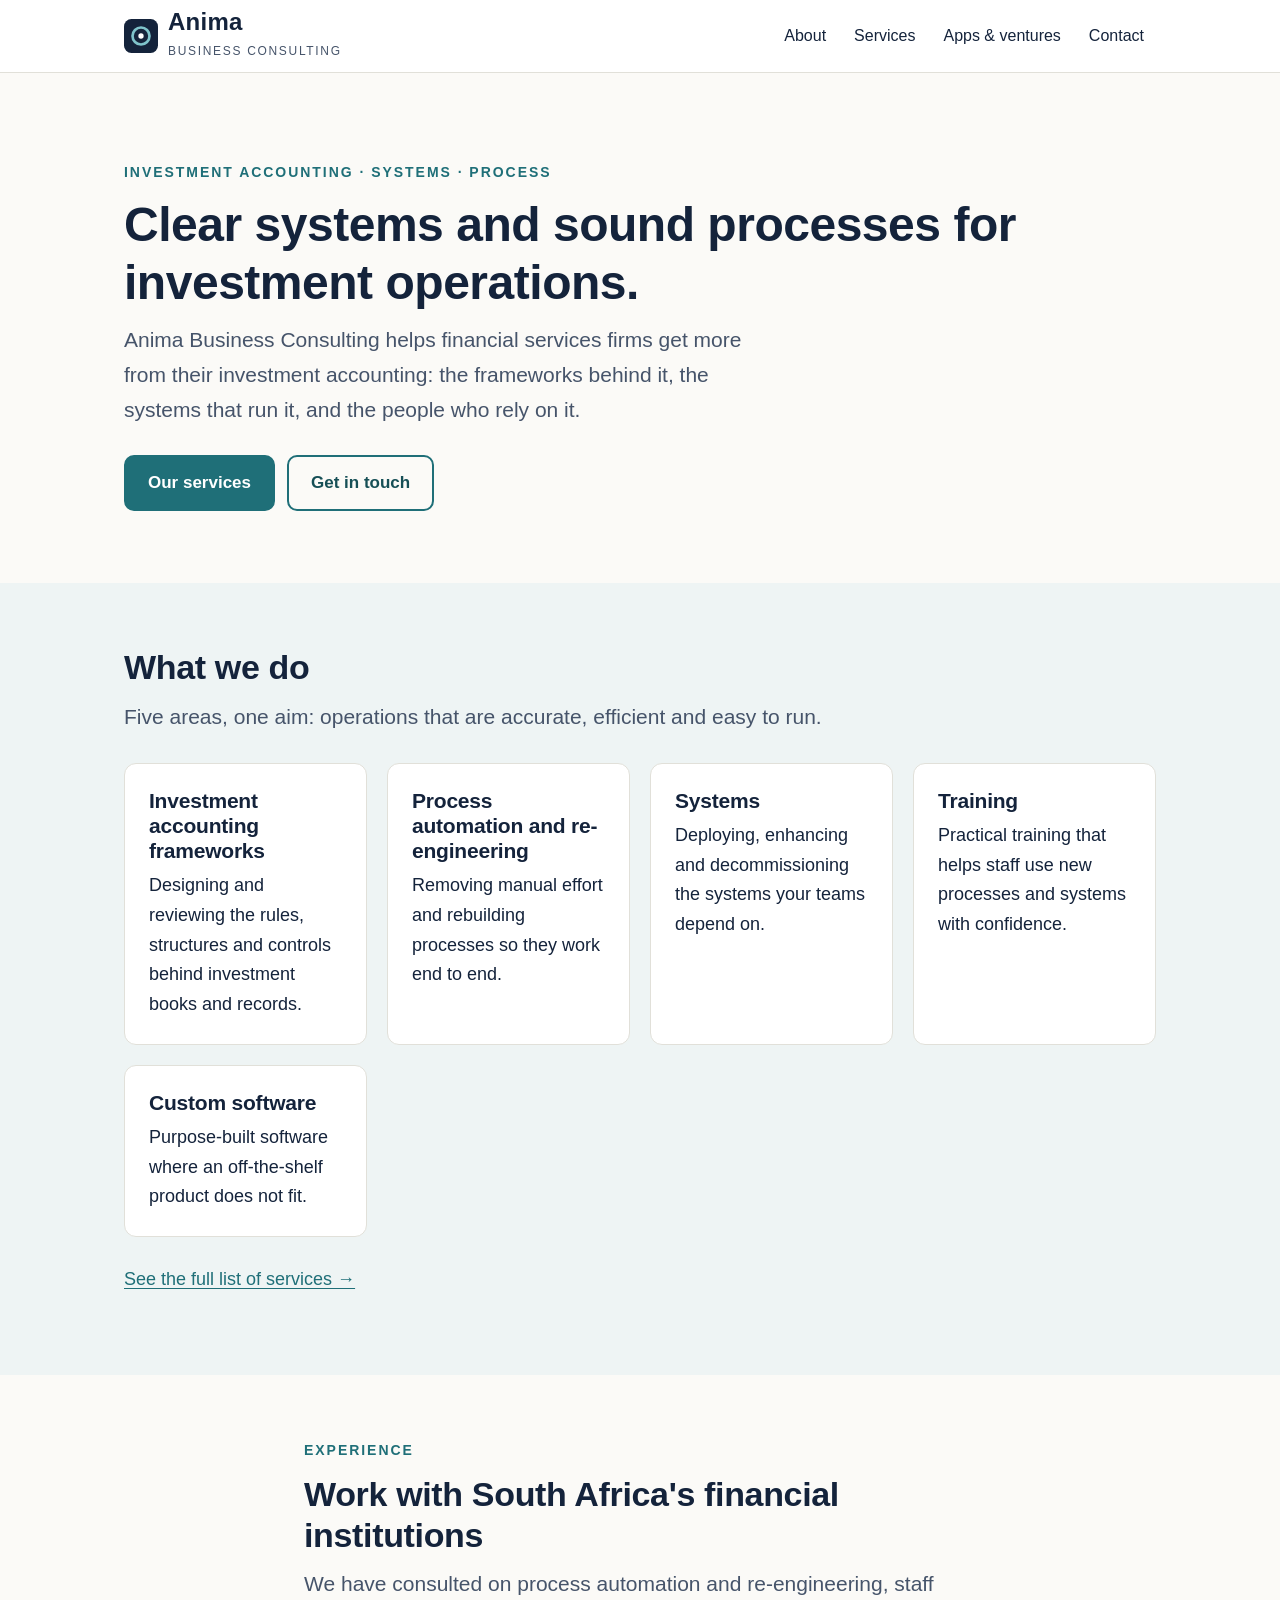
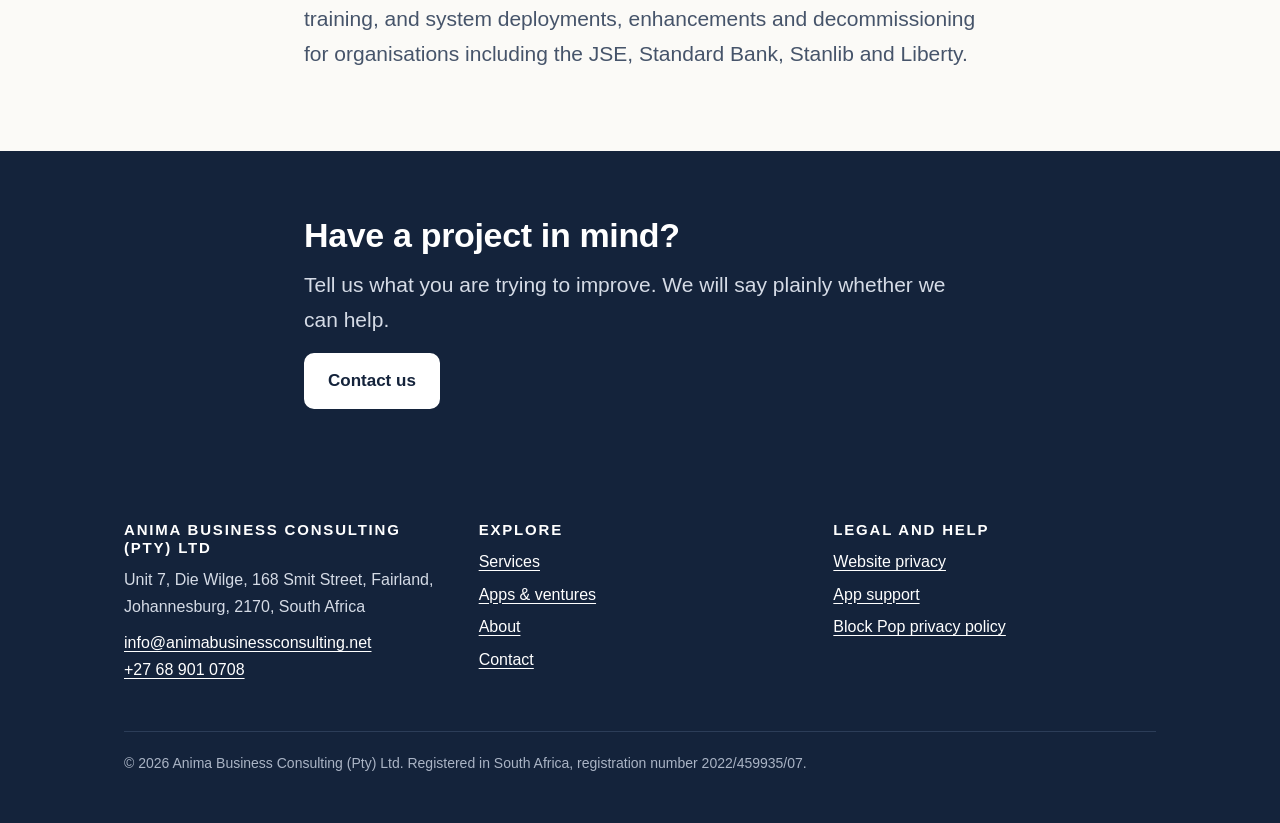
==== index.html @ ad932e0e "Add home, about, services and contact pages Co-Authored-By: Claude Sonnet 5.5 <noreply@anthropic.com" ====
<!doctype html>
<html lang="en-ZA">
<head>
<meta charset="utf-8">
<meta name="viewport" content="width=device-width, initial-scale=1">
<title>Anima Business Consulting | Investment accounting, systems and process | Anima Business Consulting</title>
<meta name="description" content="Anima Business Consulting helps financial services firms with investment accounting frameworks, systems, process re-engineering, training and custom software.">
<link rel="icon" href="/assets/favicon.svg" type="image/svg+xml">
<link rel="stylesheet" href="/assets/style.css">
</head>
<body>
<a class="skip" href="#main">Skip to content</a>
<header class="site-header">
  <div class="wrap bar">
    <a class="brand" href="/" aria-label="Anima Business Consulting, home">
      <svg viewBox="0 0 64 64" aria-hidden="true"><rect width="64" height="64" rx="14" fill="#14233b"/><circle cx="32" cy="32" r="16" fill="none" stroke="#7fc4cb" stroke-width="5"/><circle cx="32" cy="32" r="5" fill="#fff"/></svg>
      <span><span class="name">Anima</span><span class="sub">Business Consulting</span></span>
    </a>
    <button class="nav-toggle" type="button" aria-expanded="false" aria-controls="site-nav">Menu</button>
    <nav id="site-nav" aria-label="Main">
        <a href="/about/">About</a>
        <a href="/services/">Services</a>
        <a href="/products/">Apps &amp; ventures</a>
        <a href="/contact/">Contact</a>
    </nav>
  </div>
</header>
<main id="main">
<section class="hero">
  <div class="wrap">
    <p class="eyebrow">Investment accounting &middot; Systems &middot; Process</p>
    <h1>Clear systems and sound processes for investment operations.</h1>
    <p class="lead">Anima Business Consulting helps financial services firms get more from their investment accounting: the frameworks behind it, the systems that run it, and the people who rely on it.</p>
    <div class="actions">
      <a class="btn" href="/services/">Our services</a>
      <a class="btn ghost" href="/contact/">Get in touch</a>
    </div>
  </div>
</section>

<section class="band">
  <div class="wrap">
    <h2>What we do</h2>
    <p class="lead" style="margin-bottom:28px">Five areas, one aim: operations that are accurate, efficient and easy to run.</p>
    <div class="grid">
      <div class="card"><h3>Investment accounting frameworks</h3><p>Designing and reviewing the rules, structures and controls behind investment books and records.</p></div>
      <div class="card"><h3>Process automation and re-engineering</h3><p>Removing manual effort and rebuilding processes so they work end to end.</p></div>
      <div class="card"><h3>Systems</h3><p>Deploying, enhancing and decommissioning the systems your teams depend on.</p></div>
      <div class="card"><h3>Training</h3><p>Practical training that helps staff use new processes and systems with confidence.</p></div>
      <div class="card"><h3>Custom software</h3><p>Purpose-built software where an off-the-shelf product does not fit.</p></div>
    </div>
    <p style="margin-top:28px"><a class="more" href="/services/">See the full list of services &rarr;</a></p>
  </div>
</section>

<section>
  <div class="wrap narrow">
    <p class="eyebrow">Experience</p>
    <h2>Work with South Africa's financial institutions</h2>
    <p class="lead">We have consulted on process automation and re-engineering, staff training, and system deployments, enhancements and decommissioning for organisations including the JSE, Standard Bank, Stanlib and Liberty.</p>
  </div>
</section>

<section class="band-dark">
  <div class="wrap narrow">
    <h2>Have a project in mind?</h2>
    <p class="lead">Tell us what you are trying to improve. We will say plainly whether we can help.</p>
    <a class="btn" href="/contact/">Contact us</a>
  </div>
</section>
</main>
<footer class="site-footer">
  <div class="wrap">
    <div class="foot">
      <div>
        <h3>Anima Business Consulting (Pty) Ltd</h3>
        <address>Unit 7, Die Wilge, 168 Smit Street, Fairland, Johannesburg, 2170, South Africa</address>
        <p style="margin-top:10px"><a href="mailto:info@animabusinessconsulting.net">info@animabusinessconsulting.net</a><br><a href="tel:+27689010708">+27 68 901 0708</a></p>
      </div>
      <div>
        <h3>Explore</h3>
        <ul>
          <li><a href="/services/">Services</a></li>
          <li><a href="/products/">Apps &amp; ventures</a></li>
          <li><a href="/about/">About</a></li>
          <li><a href="/contact/">Contact</a></li>
        </ul>
      </div>
      <div>
        <h3>Legal and help</h3>
        <ul>
          <li><a href="/privacy/">Website privacy</a></li>
          <li><a href="/support/">App support</a></li>
          <li><a href="/apps/block-pop/privacy/">Block Pop privacy policy</a></li>
        </ul>
      </div>
    </div>
    <p class="legal">&copy; 2026 Anima Business Consulting (Pty) Ltd. Registered in South Africa, registration number 2022/459935/07.</p>
  </div>
</footer>
<script src="/assets/site.js"></script>
</body>
</html>
---- assets/style.css ----
/* Anima Business Consulting: shared styles. No dependencies, system fonts only. */

:root {
  --ink: #14233b;
  --ink-soft: #46546a;
  --bg: #fbfaf7;
  --surface: #ffffff;
  --tint: #eef4f4;
  --line: #e1e0d9;
  --accent: #1f6f78;
  --accent-dark: #164f56;
  --radius: 12px;
  --wrap: 1080px;
  --font: -apple-system, BlinkMacSystemFont, "Segoe UI", Roboto, "Helvetica Neue", Arial, sans-serif;
}

*, *::before, *::after { box-sizing: border-box; }

html { -webkit-text-size-adjust: 100%; }

body {
  margin: 0;
  font: 18px/1.65 var(--font);
  color: var(--ink);
  background: var(--bg);
}

img, svg { max-width: 100%; height: auto; }

a { color: var(--accent); text-underline-offset: 3px; }
a:hover { color: var(--accent-dark); }

:focus-visible { outline: 3px solid var(--accent); outline-offset: 3px; border-radius: 4px; }

.wrap { max-width: var(--wrap); margin: 0 auto; padding: 0 24px; }
.narrow { max-width: 720px; }

.skip { position: absolute; left: -999px; top: 8px; background: var(--ink); color: #fff; padding: 8px 14px; border-radius: 6px; z-index: 10; }
.skip:focus { left: 8px; }

/* Header */
.site-header { background: var(--surface); border-bottom: 1px solid var(--line); }
.bar { display: flex; align-items: center; justify-content: space-between; gap: 16px; min-height: 72px; flex-wrap: wrap; }

.brand { display: flex; align-items: center; gap: 10px; text-decoration: none; color: var(--ink); }
.brand svg { width: 34px; height: 34px; flex: none; }
.brand .name { font-size: 24px; font-weight: 700; letter-spacing: 0.01em; line-height: 1; }
.brand .sub { display: block; font-size: 12px; font-weight: 500; letter-spacing: 0.14em; text-transform: uppercase; color: var(--ink-soft); margin-top: 3px; }

nav { display: flex; align-items: center; gap: 4px; flex-wrap: wrap; }
nav a { color: var(--ink); text-decoration: none; padding: 8px 12px; border-radius: 8px; font-size: 16px; font-weight: 500; }
nav a:hover { background: var(--tint); color: var(--ink); }
nav a[aria-current="page"] { color: var(--accent-dark); background: var(--tint); }

.nav-toggle { display: none; font: inherit; font-size: 16px; font-weight: 600; color: var(--ink); background: var(--surface); border: 1px solid var(--line); border-radius: 8px; padding: 8px 14px; cursor: pointer; }

@media (max-width: 760px) {
  .js .nav-toggle { display: inline-block; }
  .js nav { display: none; width: 100%; flex-direction: column; align-items: stretch; padding-bottom: 12px; }
  .js nav.open { display: flex; }
  .js nav a { padding: 12px; }
}

/* Typography and sections */
h1, h2, h3 { line-height: 1.2; letter-spacing: -0.01em; margin: 0 0 12px; }
h1 { font-size: clamp(32px, 5vw, 48px); }
h2 { font-size: clamp(26px, 3.4vw, 34px); }
h3 { font-size: 21px; }
p { margin: 0 0 16px; }

.eyebrow { font-size: 14px; font-weight: 600; letter-spacing: 0.14em; text-transform: uppercase; color: var(--accent); margin-bottom: 12px; }
.lead { font-size: 21px; color: var(--ink-soft); }

section { padding: 64px 0; }
.band { background: var(--tint); }
.band-dark { background: var(--ink); color: #fff; }
.band-dark h2, .band-dark h3 { color: #fff; }
.band-dark .lead, .band-dark p { color: #d5dbe6; }

.hero { padding: 88px 0 72px; }
.hero .lead { max-width: 640px; margin-bottom: 28px; }

.page-head { padding: 64px 0 24px; }
.page-head .lead { margin-bottom: 0; }

/* Buttons */
.btn { display: inline-block; font: inherit; font-weight: 600; font-size: 17px; text-decoration: none; padding: 12px 22px; border-radius: 10px; border: 2px solid var(--accent); background: var(--accent); color: #fff; }
.btn:hover { background: var(--accent-dark); border-color: var(--accent-dark); color: #fff; }
.btn.ghost { background: transparent; color: var(--accent-dark); }
.btn.ghost:hover { background: var(--tint); color: var(--accent-dark); }
.band-dark .btn { background: #fff; border-color: #fff; color: var(--ink); }
.band-dark .btn:hover { background: var(--tint); border-color: var(--tint); color: var(--ink); }
.actions { display: flex; gap: 12px; flex-wrap: wrap; }

/* Cards and grids */
.grid { display: grid; gap: 20px; grid-template-columns: repeat(auto-fit, minmax(240px, 1fr)); }
.card { background: var(--surface); border: 1px solid var(--line); border-radius: var(--radius); padding: 24px; }
.card h3 { margin-bottom: 8px; }
.card p:last-child { margin-bottom: 0; }
.card .tag { display: inline-block; font-size: 13px; font-weight: 600; letter-spacing: 0.04em; color: var(--accent-dark); background: var(--tint); border-radius: 999px; padding: 3px 12px; margin-bottom: 12px; }
.card .more { font-weight: 600; }

.service { padding: 28px 0; border-top: 1px solid var(--line); }
.service:first-of-type { border-top: 0; }
.service ul { margin: 0 0 8px; padding-left: 22px; color: var(--ink-soft); }
.service li { margin-bottom: 4px; }

.steps { counter-reset: step; display: grid; gap: 20px; grid-template-columns: repeat(auto-fit, minmax(220px, 1fr)); padding: 0; list-style: none; margin: 0; }
.steps li { counter-increment: step; background: var(--surface); border: 1px solid var(--line); border-radius: var(--radius); padding: 24px; }
.steps li::before { content: counter(step); display: inline-flex; align-items: center; justify-content: center; width: 34px; height: 34px; border-radius: 50%; background: var(--accent); color: #fff; font-weight: 700; margin-bottom: 10px; }
.steps strong { display: block; font-size: 19px; margin-bottom: 4px; }

.facts { width: 100%; border-collapse: collapse; background: var(--surface); border: 1px solid var(--line); border-radius: var(--radius); overflow: hidden; }
.facts th, .facts td { text-align: left; padding: 14px 18px; border-bottom: 1px solid var(--line); vertical-align: top; }
.facts tr:last-child th, .facts tr:last-child td { border-bottom: 0; }
.facts th { width: 38%; font-weight: 600; color: var(--ink-soft); }

/* Long-form text (policies, support) */
.prose h2 { font-size: 24px; margin-top: 36px; }
.prose ul { padding-left: 22px; }
.prose li { margin-bottom: 6px; }
.updated { color: var(--ink-soft); font-size: 16px; }

/* Footer */
.site-footer { background: var(--ink); color: #d5dbe6; padding: 48px 0 32px; font-size: 16px; }
.site-footer a { color: #fff; }
.foot { display: grid; gap: 32px; grid-template-columns: repeat(auto-fit, minmax(240px, 1fr)); }
.site-footer h3 { font-size: 15px; letter-spacing: 0.12em; text-transform: uppercase; color: #fff; margin-bottom: 10px; }
.site-footer ul { list-style: none; margin: 0; padding: 0; }
.site-footer li { margin-bottom: 6px; }
.site-footer address { font-style: normal; }
.legal { border-top: 1px solid #2c3d58; margin-top: 32px; padding-top: 20px; font-size: 14px; color: #aab4c5; }

@media (max-width: 600px) {
  body { font-size: 17px; }
  section { padding: 48px 0; }
  .hero { padding: 56px 0 48px; }
  .facts th, .facts td { display: block; width: 100%; }
  .facts th { padding-bottom: 0; border-bottom: 0; }
}

@media (prefers-reduced-motion: no-preference) {
  .btn, nav a { transition: background-color 0.15s ease, color 0.15s ease; }
}

@media print {
  .site-header nav, .nav-toggle, .site-footer { display: none; }
  body { background: #fff; }
}
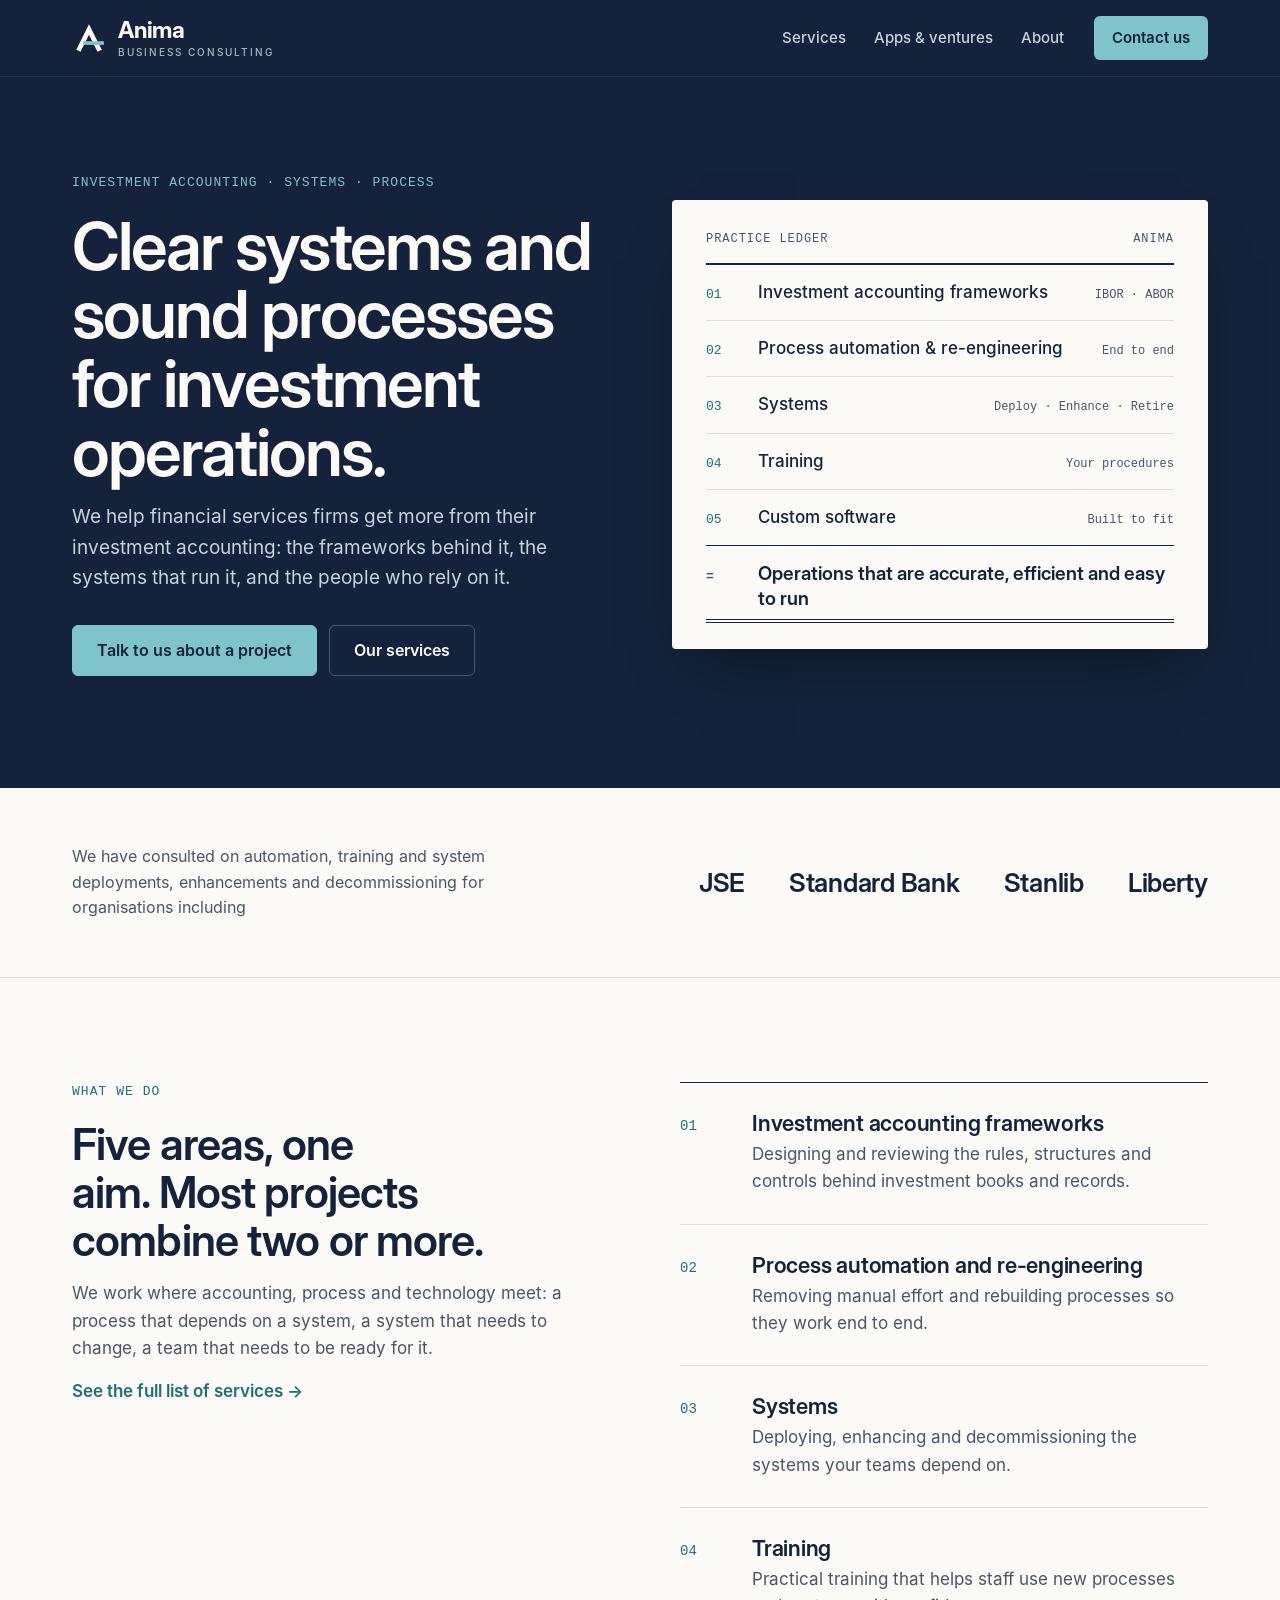
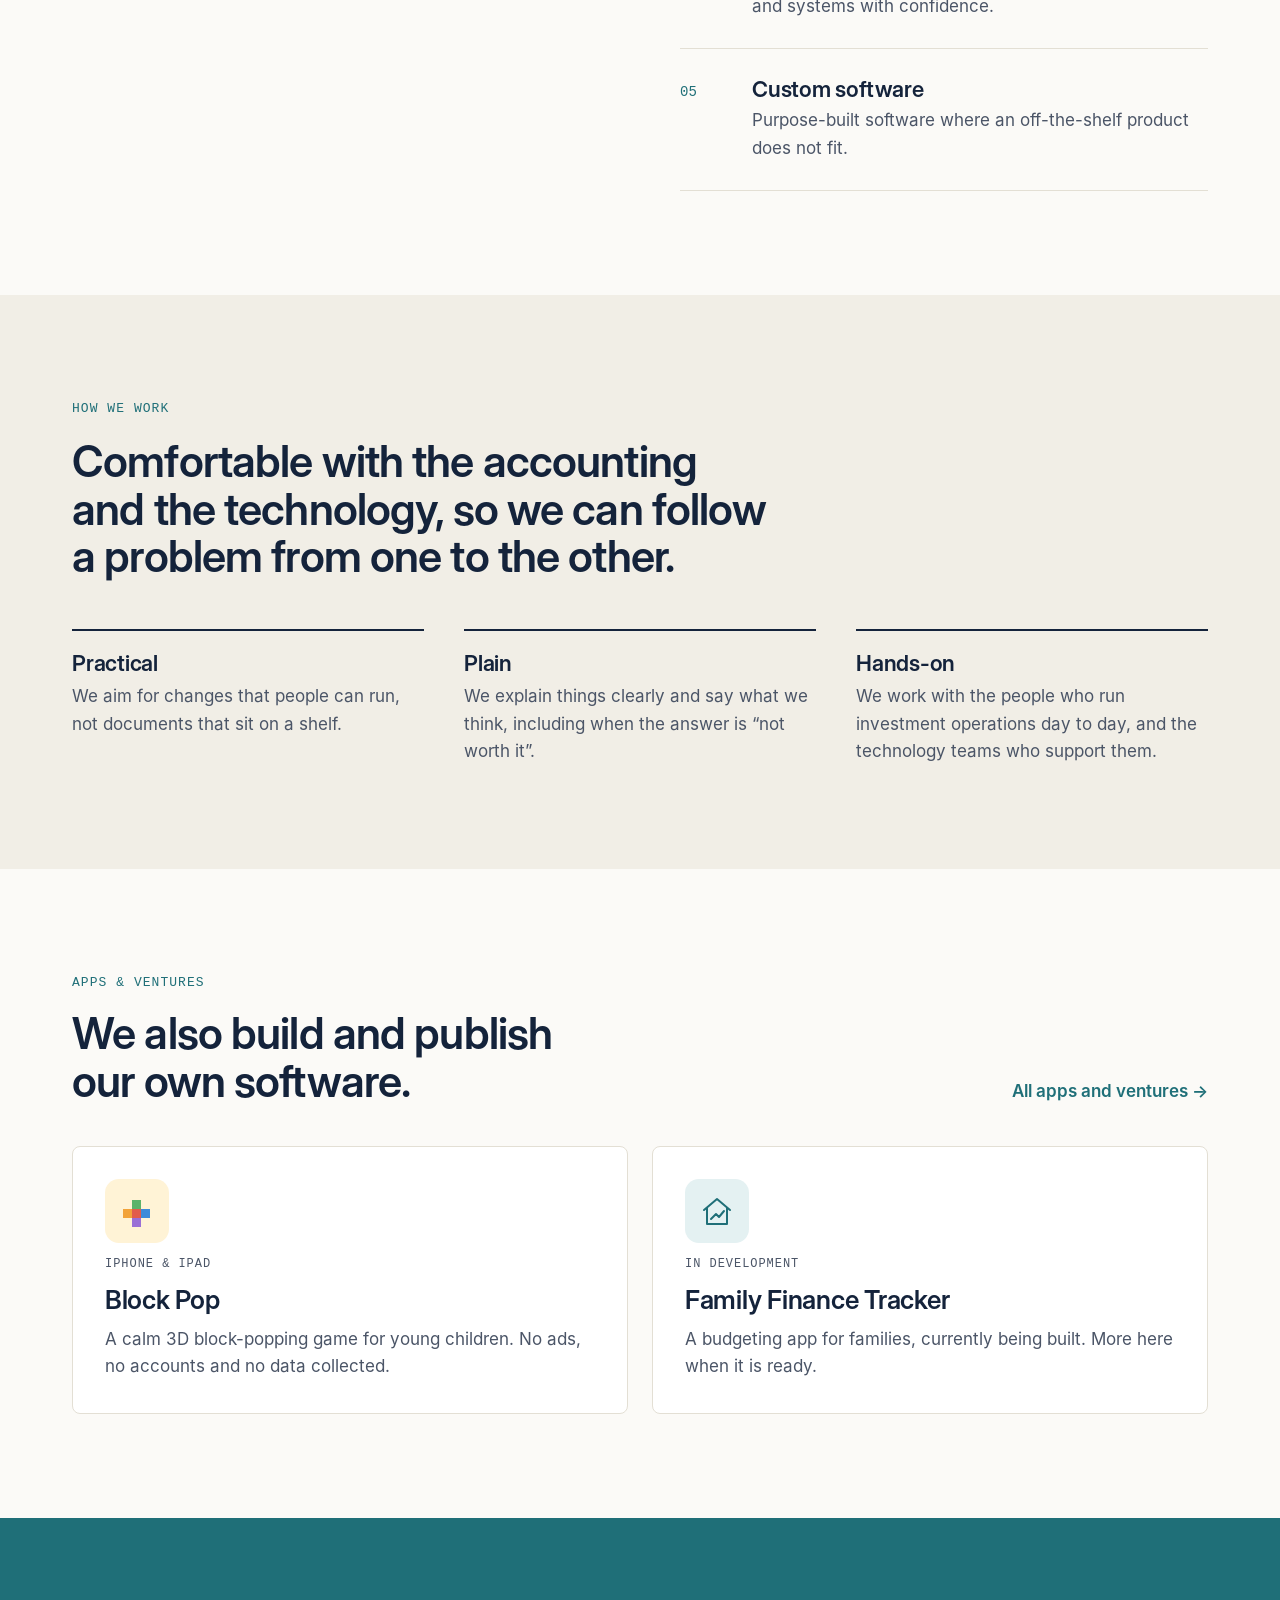
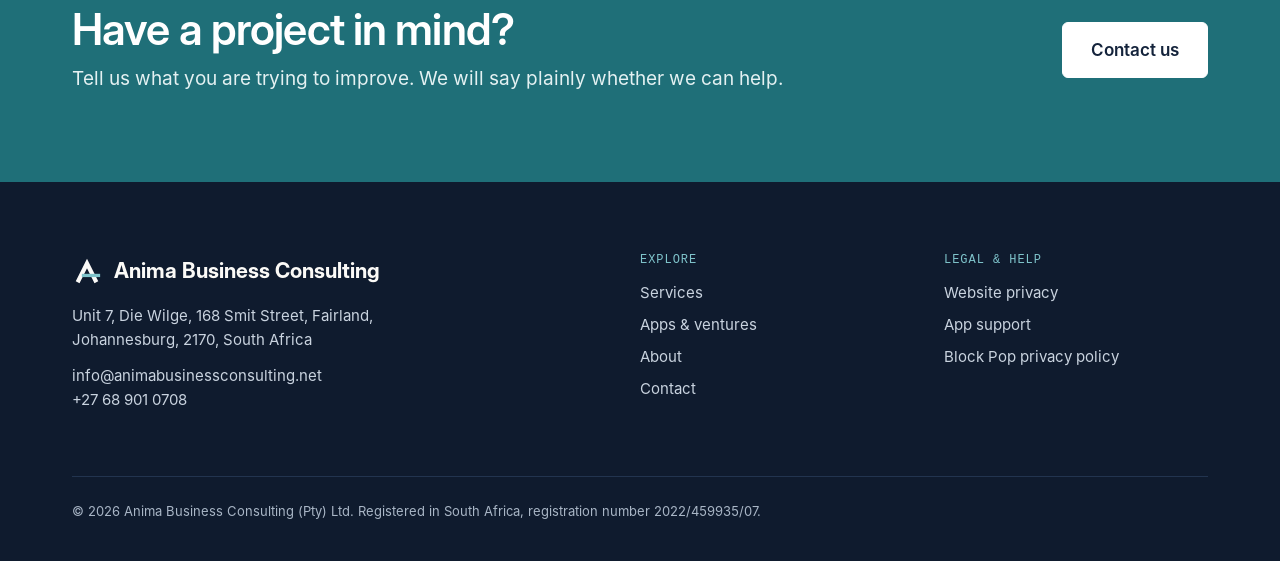
==== commit d77b2ca1: "Apply new logo, typography and layout from design Co-Authored-By: Claude Sonnet 5.5 <noreply@anthrop" ====
--- a/index.html
+++ b/index.html
@@ -3,8 +3,9 @@
 <head>
 <meta charset="utf-8">
 <meta name="viewport" content="width=device-width, initial-scale=1">
-<title>Anima Business Consulting | Investment accounting, systems and process | Anima Business Consulting</title>
+<title>Anima Business Consulting | Investment accounting, systems and process</title>
 <meta name="description" content="Anima Business Consulting helps financial services firms with investment accounting frameworks, systems, process re-engineering, training and custom software.">
+<meta name="theme-color" content="#14233b">
 <link rel="icon" href="/assets/favicon.svg" type="image/svg+xml">
 <link rel="stylesheet" href="/assets/style.css">
 </head>
@@ -13,58 +14,115 @@
 <header class="site-header">
   <div class="wrap bar">
     <a class="brand" href="/" aria-label="Anima Business Consulting, home">
-      <svg viewBox="0 0 64 64" aria-hidden="true"><rect width="64" height="64" rx="14" fill="#14233b"/><circle cx="32" cy="32" r="16" fill="none" stroke="#7fc4cb" stroke-width="5"/><circle cx="32" cy="32" r="5" fill="#fff"/></svg>
+      <svg viewBox="0 0 64 64" aria-hidden="true"><path d="M12 56 L32 16 L52 56" fill="none" stroke="#fbfaf7" stroke-width="9"/><rect x="21" y="38" width="39" height="7" fill="#7fc4cb"/></svg>
       <span><span class="name">Anima</span><span class="sub">Business Consulting</span></span>
     </a>
     <button class="nav-toggle" type="button" aria-expanded="false" aria-controls="site-nav">Menu</button>
     <nav id="site-nav" aria-label="Main">
-        <a href="/about/">About</a>
-        <a href="/services/">Services</a>
-        <a href="/products/">Apps &amp; ventures</a>
-        <a href="/contact/">Contact</a>
+      <a href="/services/">Services</a>
+      <a href="/products/">Apps &amp; ventures</a>
+      <a href="/about/">About</a>
+      <a class="nav-cta" href="/contact/">Contact us</a>
     </nav>
   </div>
 </header>
 <main id="main">
 <section class="hero">
+  <div class="wrap hero-grid">
+    <div>
+      <p class="eyebrow">Investment accounting &middot; Systems &middot; Process</p>
+      <h1>Clear systems and sound processes for investment operations.</h1>
+      <p class="lead">We help financial services firms get more from their investment accounting: the frameworks behind it, the systems that run it, and the people who rely on it.</p>
+      <div class="actions">
+        <a class="btn" href="/contact/">Talk to us about a project</a>
+        <a class="btn ghost" href="/services/">Our services</a>
+      </div>
+    </div>
+    <div class="ledger" role="img" aria-label="Our five practice areas: investment accounting frameworks, process automation and re-engineering, systems, training, and custom software. Together: operations that are accurate, efficient and easy to run.">
+      <div class="ledger-head" aria-hidden="true"><span>Practice ledger</span><span>Anima</span></div>
+      <ol aria-hidden="true">
+        <li><span class="n">01</span><span>Investment accounting frameworks</span><span class="k">IBOR &middot; ABOR</span></li>
+        <li><span class="n">02</span><span>Process automation &amp; re-engineering</span><span class="k">End to end</span></li>
+        <li><span class="n">03</span><span>Systems</span><span class="k">Deploy &middot; Enhance &middot; Retire</span></li>
+        <li><span class="n">04</span><span>Training</span><span class="k">Your procedures</span></li>
+        <li><span class="n">05</span><span>Custom software</span><span class="k">Built to fit</span></li>
+      </ol>
+      <div class="total" aria-hidden="true"><span class="n">=</span><span>Operations that are accurate, efficient and easy to run</span></div>
+    </div>
+  </div>
+</section>
+
+<section class="clients">
   <div class="wrap">
-    <p class="eyebrow">Investment accounting &middot; Systems &middot; Process</p>
-    <h1>Clear systems and sound processes for investment operations.</h1>
-    <p class="lead">Anima Business Consulting helps financial services firms get more from their investment accounting: the frameworks behind it, the systems that run it, and the people who rely on it.</p>
-    <div class="actions">
-      <a class="btn" href="/services/">Our services</a>
-      <a class="btn ghost" href="/contact/">Get in touch</a>
+    <p>We have consulted on automation, training and system deployments, enhancements and decommissioning for organisations including</p>
+    <ul aria-label="Clients">
+      <li>JSE</li><li>Standard Bank</li><li>Stanlib</li><li>Liberty</li>
+    </ul>
+  </div>
+</section>
+
+<section>
+  <div class="wrap split">
+    <div class="split-intro">
+      <p class="eyebrow">What we do</p>
+      <h2>Five areas, one aim. Most projects combine two or more.</h2>
+      <p class="lead">We work where accounting, process and technology meet: a process that depends on a system, a system that needs to change, a team that needs to be ready for it.</p>
+      <p><a class="more" href="/services/">See the full list of services &rarr;</a></p>
     </div>
+    <ol class="numlist">
+      <li><span class="n">01</span><div><h3>Investment accounting frameworks</h3><p>Designing and reviewing the rules, structures and controls behind investment books and records.</p></div></li>
+      <li><span class="n">02</span><div><h3>Process automation and re-engineering</h3><p>Removing manual effort and rebuilding processes so they work end to end.</p></div></li>
+      <li><span class="n">03</span><div><h3>Systems</h3><p>Deploying, enhancing and decommissioning the systems your teams depend on.</p></div></li>
+      <li><span class="n">04</span><div><h3>Training</h3><p>Practical training that helps staff use new processes and systems with confidence.</p></div></li>
+      <li><span class="n">05</span><div><h3>Custom software</h3><p>Purpose-built software where an off-the-shelf product does not fit.</p></div></li>
+    </ol>
   </div>
 </section>
 
 <section class="band">
   <div class="wrap">
-    <h2>What we do</h2>
-    <p class="lead" style="margin-bottom:28px">Five areas, one aim: operations that are accurate, efficient and easy to run.</p>
-    <div class="grid">
-      <div class="card"><h3>Investment accounting frameworks</h3><p>Designing and reviewing the rules, structures and controls behind investment books and records.</p></div>
-      <div class="card"><h3>Process automation and re-engineering</h3><p>Removing manual effort and rebuilding processes so they work end to end.</p></div>
-      <div class="card"><h3>Systems</h3><p>Deploying, enhancing and decommissioning the systems your teams depend on.</p></div>
-      <div class="card"><h3>Training</h3><p>Practical training that helps staff use new processes and systems with confidence.</p></div>
-      <div class="card"><h3>Custom software</h3><p>Purpose-built software where an off-the-shelf product does not fit.</p></div>
+    <p class="eyebrow">How we work</p>
+    <h2 style="max-width:20em">Comfortable with the accounting and the technology, so we can follow a problem from one to the other.</h2>
+    <div class="principles">
+      <div><h3>Practical</h3><p>We aim for changes that people can run, not documents that sit on a shelf.</p></div>
+      <div><h3>Plain</h3><p>We explain things clearly and say what we think, including when the answer is &ldquo;not worth it&rdquo;.</p></div>
+      <div><h3>Hands-on</h3><p>We work with the people who run investment operations day to day, and the technology teams who support them.</p></div>
     </div>
-    <p style="margin-top:28px"><a class="more" href="/services/">See the full list of services &rarr;</a></p>
   </div>
 </section>
 
 <section>
-  <div class="wrap narrow">
-    <p class="eyebrow">Experience</p>
-    <h2>Work with South Africa's financial institutions</h2>
-    <p class="lead">We have consulted on process automation and re-engineering, staff training, and system deployments, enhancements and decommissioning for organisations including the JSE, Standard Bank, Stanlib and Liberty.</p>
+  <div class="wrap">
+    <div class="section-head">
+      <div>
+        <p class="eyebrow">Apps &amp; ventures</p>
+        <h2>We also build and publish our own software.</h2>
+      </div>
+      <a class="more" href="/products/">All apps and ventures &rarr;</a>
+    </div>
+    <div class="grid">
+      <a class="card" href="/apps/block-pop/">
+        <span class="app-icon warm"><svg viewBox="0 0 36 36" aria-hidden="true"><rect x="4" y="16" width="9" height="9" fill="#f2a33a"/><rect x="13" y="16" width="9" height="9" fill="#e25c4b"/><rect x="22" y="16" width="9" height="9" fill="#3d8bd9"/><rect x="13" y="7" width="9" height="9" fill="#5bb36a"/><rect x="13" y="25" width="9" height="9" fill="#9a6fd6"/></svg></span>
+        <span class="tag">iPhone &amp; iPad</span>
+        <h3>Block Pop</h3>
+        <p>A calm 3D block-popping game for young children. No ads, no accounts and no data collected.</p>
+      </a>
+      <a class="card" href="/products/">
+        <span class="app-icon cool"><svg viewBox="0 0 36 36" fill="none" stroke="#1f6f78" stroke-width="2" stroke-linecap="round" stroke-linejoin="round" aria-hidden="true"><path d="M5 17 L18 6 L31 17"/><path d="M8 15 V31 H28 V15"/><path d="M12 26 L17 21 L20 24 L25 18"/></svg></span>
+        <span class="tag">In development</span>
+        <h3>Family Finance Tracker</h3>
+        <p>A budgeting app for families, currently being built. More here when it is ready.</p>
+      </a>
+    </div>
   </div>
 </section>
 
 <section class="band-dark">
-  <div class="wrap narrow">
-    <h2>Have a project in mind?</h2>
-    <p class="lead">Tell us what you are trying to improve. We will say plainly whether we can help.</p>
+  <div class="wrap">
+    <div>
+      <h2>Have a project in mind?</h2>
+      <p>Tell us what you are trying to improve. We will say plainly whether we can help.</p>
+    </div>
     <a class="btn" href="/contact/">Contact us</a>
   </div>
 </section>
@@ -73,9 +131,9 @@
   <div class="wrap">
     <div class="foot">
       <div>
-        <h3>Anima Business Consulting (Pty) Ltd</h3>
+        <p class="foot-brand"><svg width="30" height="30" viewBox="0 0 64 64" aria-hidden="true"><path d="M12 56 L32 16 L52 56" fill="none" stroke="#fbfaf7" stroke-width="9"/><rect x="21" y="38" width="39" height="7" fill="#7fc4cb"/></svg><span>Anima Business Consulting</span></p>
         <address>Unit 7, Die Wilge, 168 Smit Street, Fairland, Johannesburg, 2170, South Africa</address>
-        <p style="margin-top:10px"><a href="mailto:info@animabusinessconsulting.net">info@animabusinessconsulting.net</a><br><a href="tel:+27689010708">+27 68 901 0708</a></p>
+        <p><a href="mailto:info@animabusinessconsulting.net">info@animabusinessconsulting.net</a><br><a href="tel:+27689010708">+27 68 901 0708</a></p>
       </div>
       <div>
         <h3>Explore</h3>
@@ -87,7 +145,7 @@
         </ul>
       </div>
       <div>
-        <h3>Legal and help</h3>
+        <h3>Legal &amp; help</h3>
         <ul>
           <li><a href="/privacy/">Website privacy</a></li>
           <li><a href="/support/">App support</a></li>
--- a/assets/style.css
+++ b/assets/style.css
@@ -1,149 +1,289 @@
-/* Anima Business Consulting: shared styles. No dependencies, system fonts only. */
+/* Anima Business Consulting: shared styles. No external requests: fonts are self-hosted in /assets/fonts. */
+
+@font-face { font-family: "Inter"; src: url("/assets/fonts/Inter-Regular.woff") format("woff"); font-weight: 400; font-display: swap; }
+@font-face { font-family: "Inter"; src: url("/assets/fonts/Inter-Medium.woff") format("woff"); font-weight: 500; font-display: swap; }
+@font-face { font-family: "Inter"; src: url("/assets/fonts/Inter-SemiBold.woff") format("woff"); font-weight: 600; font-display: swap; }
+@font-face { font-family: "Inter Display"; src: url("/assets/fonts/InterDisplay-SemiBold.woff") format("woff"); font-weight: 600; font-display: swap; }
+@font-face { font-family: "Inter Display"; src: url("/assets/fonts/InterDisplay-Bold.woff") format("woff"); font-weight: 700; font-display: swap; }
 
 :root {
+  --navy: #14233b;
+  --navy-deep: #0f1b2e;
+  --navy-line: #22344f;
+  --navy-edge: #44597a;
+  --teal: #1f6f78;
+  --teal-light: #7fc4cb;
+  --teal-pale: #e4f1f2;
+  --paper: #fbfaf7;
+  --stone: #f1eee6;
+  --white: #ffffff;
   --ink: #14233b;
-  --ink-soft: #46546a;
-  --bg: #fbfaf7;
-  --surface: #ffffff;
-  --tint: #eef4f4;
-  --line: #e1e0d9;
-  --accent: #1f6f78;
-  --accent-dark: #164f56;
-  --radius: 12px;
-  --wrap: 1080px;
-  --font: -apple-system, BlinkMacSystemFont, "Segoe UI", Roboto, "Helvetica Neue", Arial, sans-serif;
+  --ink-soft: #4b5567;
+  --on-dark: #c9d3df;
+  --on-dark-soft: #a9b6c6;
+  --line: #e3dfd4;
+  --wrap: 1200px;
+  --font: "Inter", -apple-system, BlinkMacSystemFont, "Segoe UI", Roboto, "Helvetica Neue", Arial, sans-serif;
+  --display: "Inter Display", "Inter", -apple-system, BlinkMacSystemFont, "Segoe UI", Roboto, sans-serif;
+  --mono: ui-monospace, "SF Mono", SFMono-Regular, Menlo, Consolas, "Liberation Mono", monospace;
 }
 
 *, *::before, *::after { box-sizing: border-box; }
-
-html { -webkit-text-size-adjust: 100%; }
-
-body {
-  margin: 0;
-  font: 18px/1.65 var(--font);
-  color: var(--ink);
-  background: var(--bg);
-}
-
+html { -webkit-text-size-adjust: 100%; scroll-behavior: smooth; }
+body { margin: 0; font: 17px/1.6 var(--font); color: var(--ink); background: var(--paper); -webkit-font-smoothing: antialiased; }
 img, svg { max-width: 100%; height: auto; }
 
-a { color: var(--accent); text-underline-offset: 3px; }
-a:hover { color: var(--accent-dark); }
-
-:focus-visible { outline: 3px solid var(--accent); outline-offset: 3px; border-radius: 4px; }
-
-.wrap { max-width: var(--wrap); margin: 0 auto; padding: 0 24px; }
-.narrow { max-width: 720px; }
-
-.skip { position: absolute; left: -999px; top: 8px; background: var(--ink); color: #fff; padding: 8px 14px; border-radius: 6px; z-index: 10; }
+a { color: var(--teal); text-underline-offset: 3px; }
+a:hover { color: var(--navy); }
+:focus-visible { outline: 3px solid var(--teal-light); outline-offset: 3px; border-radius: 4px; }
+
+.wrap { max-width: var(--wrap); margin: 0 auto; padding: 0 32px; }
+.narrow { max-width: 800px; }
+
+.skip { position: absolute; left: -999px; top: 8px; background: var(--white); color: var(--navy); padding: 8px 14px; border-radius: 6px; z-index: 10; }
 .skip:focus { left: 8px; }
 
 /* Header */
-.site-header { background: var(--surface); border-bottom: 1px solid var(--line); }
-.bar { display: flex; align-items: center; justify-content: space-between; gap: 16px; min-height: 72px; flex-wrap: wrap; }
-
-.brand { display: flex; align-items: center; gap: 10px; text-decoration: none; color: var(--ink); }
+.site-header { background: var(--navy); border-bottom: 1px solid var(--navy-line); }
+.bar { display: flex; align-items: center; justify-content: space-between; gap: 16px; min-height: 76px; flex-wrap: wrap; padding-top: 10px; padding-bottom: 10px; }
+.brand { display: flex; align-items: center; gap: 12px; text-decoration: none; color: var(--paper); }
+.brand:hover { color: var(--paper); }
 .brand svg { width: 34px; height: 34px; flex: none; }
-.brand .name { font-size: 24px; font-weight: 700; letter-spacing: 0.01em; line-height: 1; }
-.brand .sub { display: block; font-size: 12px; font-weight: 500; letter-spacing: 0.14em; text-transform: uppercase; color: var(--ink-soft); margin-top: 3px; }
-
-nav { display: flex; align-items: center; gap: 4px; flex-wrap: wrap; }
-nav a { color: var(--ink); text-decoration: none; padding: 8px 12px; border-radius: 8px; font-size: 16px; font-weight: 500; }
-nav a:hover { background: var(--tint); color: var(--ink); }
-nav a[aria-current="page"] { color: var(--accent-dark); background: var(--tint); }
-
-.nav-toggle { display: none; font: inherit; font-size: 16px; font-weight: 600; color: var(--ink); background: var(--surface); border: 1px solid var(--line); border-radius: 8px; padding: 8px 14px; cursor: pointer; }
-
-@media (max-width: 760px) {
+.brand .name { display: block; font-family: var(--display); font-size: 23px; font-weight: 700; letter-spacing: -0.01em; line-height: 1; }
+.brand .sub { display: block; font-size: 10px; font-weight: 500; letter-spacing: 0.2em; text-transform: uppercase; color: var(--on-dark-soft); margin-top: 5px; line-height: 1; }
+
+nav { display: flex; align-items: center; gap: 4px 8px; flex-wrap: wrap; }
+.site-header nav a { color: var(--on-dark); text-decoration: none; padding: 8px 10px; font-size: 15px; font-weight: 500; }
+.site-header nav a:hover { color: var(--white); }
+.site-header nav a[aria-current="page"] { color: var(--white); box-shadow: inset 0 -2px 0 var(--teal-light); }
+.site-header nav a.nav-cta { background: var(--teal-light); color: var(--navy); font-weight: 600; padding: 10px 18px; border-radius: 6px; margin-left: 12px; box-shadow: none; }
+.site-header nav a.nav-cta:hover { background: var(--white); color: var(--navy); }
+.site-header nav a.nav-cta[aria-current="page"] { background: var(--white); }
+
+.nav-toggle { display: none; font: inherit; font-size: 15px; font-weight: 600; color: var(--paper); background: transparent; border: 1px solid var(--navy-edge); border-radius: 6px; padding: 8px 14px; cursor: pointer; }
+
+@media (max-width: 820px) {
   .js .nav-toggle { display: inline-block; }
-  .js nav { display: none; width: 100%; flex-direction: column; align-items: stretch; padding-bottom: 12px; }
-  .js nav.open { display: flex; }
-  .js nav a { padding: 12px; }
-}
-
-/* Typography and sections */
-h1, h2, h3 { line-height: 1.2; letter-spacing: -0.01em; margin: 0 0 12px; }
-h1 { font-size: clamp(32px, 5vw, 48px); }
-h2 { font-size: clamp(26px, 3.4vw, 34px); }
-h3 { font-size: 21px; }
-p { margin: 0 0 16px; }
-
-.eyebrow { font-size: 14px; font-weight: 600; letter-spacing: 0.14em; text-transform: uppercase; color: var(--accent); margin-bottom: 12px; }
-.lead { font-size: 21px; color: var(--ink-soft); }
-
-section { padding: 64px 0; }
-.band { background: var(--tint); }
-.band-dark { background: var(--ink); color: #fff; }
-.band-dark h2, .band-dark h3 { color: #fff; }
-.band-dark .lead, .band-dark p { color: #d5dbe6; }
-
-.hero { padding: 88px 0 72px; }
-.hero .lead { max-width: 640px; margin-bottom: 28px; }
-
-.page-head { padding: 64px 0 24px; }
+  .js .site-header nav { display: none; width: 100%; flex-direction: column; align-items: stretch; padding-bottom: 14px; }
+  .js .site-header nav.open { display: flex; }
+  .js .site-header nav a { padding: 12px 4px; border-bottom: 1px solid var(--navy-line); }
+  .js .site-header nav a[aria-current="page"] { box-shadow: none; color: var(--teal-light); }
+  .js .site-header nav a.nav-cta { margin: 12px 0 0; text-align: center; border-bottom: 0; padding: 12px; }
+}
+
+/* Type */
+h1, h2, h3 { font-family: var(--display); font-weight: 600; line-height: 1.1; letter-spacing: -0.02em; margin: 0 0 16px; text-wrap: balance; }
+h1 { font-size: clamp(38px, 5.2vw, 66px); line-height: 1.04; letter-spacing: -0.03em; }
+h2 { font-size: clamp(30px, 3.4vw, 44px); }
+h3 { font-size: 22px; letter-spacing: -0.01em; margin-bottom: 8px; }
+p { margin: 0 0 16px; text-wrap: pretty; }
+
+.eyebrow { font-family: var(--mono); font-size: 13px; font-weight: 500; letter-spacing: 0.08em; text-transform: uppercase; color: var(--teal); margin: 0 0 18px; }
+.lead { font-size: 19px; color: var(--ink-soft); max-width: 36em; }
+.muted { color: var(--ink-soft); }
+
+/* Sections */
+section { padding: 104px 0; }
+.band { background: var(--stone); }
+.rule-bottom { border-bottom: 1px solid var(--line); }
+
+.dark, .page-head, .hero { background: var(--navy); color: var(--paper); }
+.dark h1, .dark h2, .page-head h1, .hero h1 { color: var(--paper); }
+.dark .eyebrow, .page-head .eyebrow, .hero .eyebrow { color: var(--teal-light); }
+.dark .lead, .page-head .lead, .hero .lead, .page-head .updated { color: var(--on-dark); }
+.dark a:not(.btn), .page-head a:not(.btn) { color: var(--teal-light); }
+
+.page-head { padding: 80px 0 96px; }
+.page-head h1 { max-width: 15em; }
 .page-head .lead { margin-bottom: 0; }
+.page-head .updated { font-size: 15px; margin: 0; }
+
+/* CTA band (teal) */
+.band-dark { background: var(--teal); color: var(--white); padding: 88px 0; }
+.band-dark .wrap { display: flex; flex-wrap: wrap; align-items: center; justify-content: space-between; gap: 32px; max-width: var(--wrap); }
+.band-dark h2 { color: var(--white); margin-bottom: 10px; }
+.band-dark p { color: var(--teal-pale); font-size: 19px; margin: 0; }
 
 /* Buttons */
-.btn { display: inline-block; font: inherit; font-weight: 600; font-size: 17px; text-decoration: none; padding: 12px 22px; border-radius: 10px; border: 2px solid var(--accent); background: var(--accent); color: #fff; }
-.btn:hover { background: var(--accent-dark); border-color: var(--accent-dark); color: #fff; }
-.btn.ghost { background: transparent; color: var(--accent-dark); }
-.btn.ghost:hover { background: var(--tint); color: var(--accent-dark); }
-.band-dark .btn { background: #fff; border-color: #fff; color: var(--ink); }
-.band-dark .btn:hover { background: var(--tint); border-color: var(--tint); color: var(--ink); }
+.btn { display: inline-block; font: inherit; font-weight: 600; font-size: 16px; line-height: 1.3; text-decoration: none; padding: 14px 24px; border-radius: 6px; border: 1px solid var(--navy); background: var(--navy); color: var(--white); }
+.btn:hover { background: var(--teal); border-color: var(--teal); color: var(--white); }
+.btn.ghost { background: transparent; color: var(--navy); border-color: #c9c4b6; }
+.btn.ghost:hover { border-color: var(--navy); color: var(--navy); background: transparent; }
+.hero .btn, .dark .btn, .page-head .btn { background: var(--teal-light); border-color: var(--teal-light); color: var(--navy); }
+.hero .btn:hover, .dark .btn:hover, .page-head .btn:hover { background: var(--white); border-color: var(--white); }
+.hero .btn.ghost, .dark .btn.ghost { background: transparent; color: var(--paper); border-color: var(--navy-edge); }
+.hero .btn.ghost:hover, .dark .btn.ghost:hover { border-color: var(--paper); }
+.band-dark .btn { background: var(--white); border-color: var(--white); color: var(--navy); padding: 16px 28px; font-size: 17px; }
+.band-dark .btn:hover { background: var(--navy); border-color: var(--navy); color: var(--white); }
 .actions { display: flex; gap: 12px; flex-wrap: wrap; }
 
-/* Cards and grids */
-.grid { display: grid; gap: 20px; grid-template-columns: repeat(auto-fit, minmax(240px, 1fr)); }
-.card { background: var(--surface); border: 1px solid var(--line); border-radius: var(--radius); padding: 24px; }
-.card h3 { margin-bottom: 8px; }
-.card p:last-child { margin-bottom: 0; }
-.card .tag { display: inline-block; font-size: 13px; font-weight: 600; letter-spacing: 0.04em; color: var(--accent-dark); background: var(--tint); border-radius: 999px; padding: 3px 12px; margin-bottom: 12px; }
-.card .more { font-weight: 600; }
-
-.service { padding: 28px 0; border-top: 1px solid var(--line); }
-.service:first-of-type { border-top: 0; }
-.service ul { margin: 0 0 8px; padding-left: 22px; color: var(--ink-soft); }
-.service li { margin-bottom: 4px; }
-
-.steps { counter-reset: step; display: grid; gap: 20px; grid-template-columns: repeat(auto-fit, minmax(220px, 1fr)); padding: 0; list-style: none; margin: 0; }
-.steps li { counter-increment: step; background: var(--surface); border: 1px solid var(--line); border-radius: var(--radius); padding: 24px; }
-.steps li::before { content: counter(step); display: inline-flex; align-items: center; justify-content: center; width: 34px; height: 34px; border-radius: 50%; background: var(--accent); color: #fff; font-weight: 700; margin-bottom: 10px; }
-.steps strong { display: block; font-size: 19px; margin-bottom: 4px; }
-
-.facts { width: 100%; border-collapse: collapse; background: var(--surface); border: 1px solid var(--line); border-radius: var(--radius); overflow: hidden; }
-.facts th, .facts td { text-align: left; padding: 14px 18px; border-bottom: 1px solid var(--line); vertical-align: top; }
-.facts tr:last-child th, .facts tr:last-child td { border-bottom: 0; }
-.facts th { width: 38%; font-weight: 600; color: var(--ink-soft); }
+/* Home hero */
+.hero { padding: 96px 0 112px; }
+.hero-grid { display: grid; grid-template-columns: repeat(auto-fit, minmax(min(460px, 100%), 1fr)); gap: 64px; align-items: center; }
+.hero .lead { margin-bottom: 32px; }
+
+.ledger { background: var(--paper); color: var(--ink); border-radius: 4px; padding: 30px 34px 26px; box-shadow: 0 30px 60px -30px rgba(0, 0, 0, 0.6); }
+.ledger-head { display: flex; justify-content: space-between; font-family: var(--mono); font-size: 12px; letter-spacing: 0.08em; text-transform: uppercase; color: var(--ink-soft); padding-bottom: 14px; border-bottom: 2px solid var(--navy); }
+.ledger ol { list-style: none; margin: 0; padding: 0; }
+.ledger li { display: grid; grid-template-columns: 40px 1fr auto; gap: 12px; align-items: baseline; padding: 14px 0; border-bottom: 1px solid var(--line); font-weight: 500; }
+.ledger li:last-child { border-bottom-color: var(--navy); }
+.ledger .n { font-family: var(--mono); font-size: 13px; color: var(--teal); }
+.ledger .k { font-family: var(--mono); font-size: 12px; color: var(--ink-soft); text-align: right; }
+.ledger .total { display: grid; grid-template-columns: 40px 1fr; gap: 12px; align-items: baseline; padding: 16px 0 8px; border-bottom: 4px double var(--navy); font-family: var(--display); font-weight: 600; font-size: 19px; line-height: 1.3; }
+.ledger .total .n { color: var(--ink-soft); }
+
+/* Clients strip */
+.clients { padding: 56px 0; border-bottom: 1px solid var(--line); }
+.clients .wrap { display: flex; flex-wrap: wrap; align-items: center; justify-content: space-between; gap: 24px 48px; }
+.clients p { margin: 0; max-width: 30em; color: var(--ink-soft); font-size: 16px; }
+.clients ul { list-style: none; margin: 0; padding: 0; display: flex; flex-wrap: wrap; gap: 12px 44px; font-family: var(--display); font-weight: 600; font-size: 26px; letter-spacing: -0.01em; }
+
+/* Split layout: intro left, list right */
+.split { display: grid; grid-template-columns: repeat(auto-fit, minmax(min(340px, 100%), 1fr)); gap: 48px 80px; }
+.split-intro .lead { font-size: 17px; }
+.more { font-weight: 600; text-decoration: none; }
+
+.numlist { list-style: none; margin: 0; padding: 0; }
+.numlist li { display: grid; grid-template-columns: 56px 1fr; gap: 16px; padding: 28px 0; border-top: 1px solid var(--line); }
+.numlist li:first-child { border-top-color: var(--navy); }
+.numlist li:last-child { border-bottom: 1px solid var(--line); }
+.numlist .n { font-family: var(--mono); font-size: 14px; color: var(--teal); padding-top: 4px; }
+.numlist h3 { margin-bottom: 6px; }
+.numlist p { margin: 0; color: var(--ink-soft); }
+
+.principles { display: grid; grid-template-columns: repeat(auto-fit, minmax(min(280px, 100%), 1fr)); gap: 40px; margin-top: 48px; }
+.principles > div { border-top: 2px solid var(--navy); padding-top: 20px; }
+.principles p { margin: 0; color: var(--ink-soft); }
+
+.section-head { display: flex; flex-wrap: wrap; align-items: end; justify-content: space-between; gap: 16px 40px; margin-bottom: 40px; }
+.section-head h2 { margin: 0; max-width: 16em; }
+.section-head .eyebrow { margin-bottom: 16px; }
+
+/* Cards */
+.grid { display: grid; gap: 24px; grid-template-columns: repeat(auto-fit, minmax(min(400px, 100%), 1fr)); }
+.card { display: flex; flex-direction: column; gap: 12px; background: var(--white); border: 1px solid var(--line); border-radius: 8px; padding: 32px; color: var(--ink); }
+a.card { text-decoration: none; transition: border-color 0.15s ease, transform 0.15s ease; }
+a.card:hover { border-color: var(--navy); color: var(--ink); }
+.card h3 { font-size: 26px; margin: 0; }
+.card p { margin: 0; color: var(--ink-soft); }
+.card .more { margin-top: 4px; }
+.tag { font-family: var(--mono); font-size: 12px; letter-spacing: 0.08em; text-transform: uppercase; color: var(--ink-soft); }
+.app-icon { width: 64px; height: 64px; border-radius: 14px; display: flex; align-items: center; justify-content: center; }
+.app-icon.warm { background: #fff3d6; }
+.app-icon.cool { background: var(--teal-pale); }
+.app-icon svg { width: 36px; height: 36px; }
+
+.ruled { border-top: 2px solid var(--navy); padding-top: 24px; }
+.ruled h3 { font-size: 26px; }
+.ruled p { color: var(--ink-soft); }
+.ruled .tag { color: var(--teal); display: block; margin-bottom: 12px; }
+
+/* App feature (Apps & ventures page) */
+.feature { display: grid; grid-template-columns: repeat(auto-fit, minmax(min(420px, 100%), 1fr)); background: var(--white); border: 1px solid var(--line); border-radius: 12px; overflow: hidden; }
+.feature + .feature { margin-top: 24px; }
+.feature-art { display: flex; align-items: center; justify-content: center; padding: 48px; min-height: 300px; }
+.feature-art.warm { background: #fff3d6; }
+.feature-art.cool { background: var(--teal-pale); }
+.feature-art svg { width: 140px; height: 140px; }
+.feature-body { padding: 48px; display: flex; flex-direction: column; gap: 16px; justify-content: center; }
+.feature-body h3 { font-size: 36px; margin: 0; }
+.feature-body p { margin: 0; font-size: 18px; color: var(--ink-soft); }
+.chips { list-style: none; margin: 0; padding: 0; display: flex; flex-wrap: wrap; gap: 8px; }
+.chips li { background: var(--stone); border-radius: 999px; padding: 6px 14px; font-size: 14px; }
+
+/* Services */
+.service { display: grid; grid-template-columns: repeat(auto-fit, minmax(min(380px, 100%), 1fr)); gap: 24px 80px; padding: 56px 0; border-bottom: 1px solid var(--line); scroll-margin-top: 24px; }
+.service:last-child { border-bottom: 0; }
+.service .n { display: block; font-family: var(--mono); font-size: 14px; color: var(--teal); margin-bottom: 12px; }
+.service h2 { font-size: 32px; line-height: 1.15; margin-bottom: 12px; }
+.service p { color: var(--ink-soft); margin: 0; }
+.service ul { list-style: none; margin: 0; padding: 0; align-self: end; }
+.service li { padding: 14px 0; border-top: 1px solid var(--line); }
+.pills { display: flex; flex-wrap: wrap; gap: 10px; margin-top: 32px; }
+.pills a { color: var(--paper); text-decoration: none; border: 1px solid var(--navy-edge); border-radius: 999px; padding: 8px 16px; font-size: 14px; }
+.page-head .pills a { color: var(--paper); }
+.pills a:hover { border-color: var(--teal-light); color: var(--white); }
+.services-list { padding-top: 48px; }
+
+.steps { counter-reset: step; display: grid; gap: 24px; grid-template-columns: repeat(auto-fit, minmax(min(300px, 100%), 1fr)); padding: 0; list-style: none; margin: 0; }
+.steps li { counter-increment: step; background: var(--white); border: 1px solid var(--line); border-radius: 8px; padding: 32px; color: var(--ink-soft); }
+.steps li::before { content: counter(step); display: flex; align-items: center; justify-content: center; width: 40px; height: 40px; border-radius: 50%; background: var(--navy); color: var(--paper); font-family: var(--mono); font-size: 14px; margin-bottom: 20px; }
+.steps strong { display: block; font-family: var(--display); font-weight: 600; font-size: 22px; color: var(--ink); margin-bottom: 8px; }
+
+/* Facts / details */
+.facts { width: 100%; border-collapse: collapse; }
+.facts th, .facts td { text-align: left; padding: 14px 0; border-top: 1px solid var(--line); vertical-align: top; }
+.facts tr:last-child th, .facts tr:last-child td { border-bottom: 1px solid var(--line); }
+.facts th { width: 34%; font-weight: 400; color: var(--ink-soft); padding-right: 16px; }
+.mono { font-family: var(--mono); font-size: 0.95em; }
+
+/* Contact */
+.contact-grid { display: grid; grid-template-columns: repeat(auto-fit, minmax(min(440px, 100%), 1fr)); gap: 56px 80px; align-items: start; }
+.contact-card { background: var(--paper); color: var(--ink); border-radius: 8px; padding: 12px 36px; }
+.contact-card > div { padding: 24px 0; border-bottom: 1px solid var(--line); }
+.contact-card > div:last-child { border-bottom: 0; }
+.contact-card .tag { display: block; margin-bottom: 6px; }
+.contact-card .big { font-family: var(--display); font-weight: 600; font-size: 22px; text-decoration: none; overflow-wrap: anywhere; }
+.dark .contact-card a.big { color: var(--teal); }
+.dark .contact-card a.big.ink { color: var(--navy); }
+.dark .contact-card a.big:hover { color: var(--navy); }
+.contact-card address { font-style: normal; }
+.aside { background: var(--stone); border-radius: 8px; padding: 36px; }
+.aside h2 { font-size: 24px; }
+.aside p { color: var(--ink-soft); }
 
 /* Long-form text (policies, support) */
-.prose h2 { font-size: 24px; margin-top: 36px; }
+.prose { font-size: 17px; }
+.prose h2 { font-size: 26px; margin-top: 48px; margin-bottom: 12px; }
+.prose h2:first-child { margin-top: 0; }
 .prose ul { padding-left: 22px; }
 .prose li { margin-bottom: 6px; }
-.updated { color: var(--ink-soft); font-size: 16px; }
+.updated { color: var(--ink-soft); font-size: 15px; }
 
 /* Footer */
-.site-footer { background: var(--ink); color: #d5dbe6; padding: 48px 0 32px; font-size: 16px; }
-.site-footer a { color: #fff; }
-.foot { display: grid; gap: 32px; grid-template-columns: repeat(auto-fit, minmax(240px, 1fr)); }
-.site-footer h3 { font-size: 15px; letter-spacing: 0.12em; text-transform: uppercase; color: #fff; margin-bottom: 10px; }
+.site-footer { background: var(--navy-deep); color: var(--on-dark); padding: 72px 0 40px; font-size: 15px; }
+.site-footer a { color: var(--on-dark); text-decoration: none; }
+.site-footer a:hover { color: var(--white); }
+.foot { display: grid; gap: 40px; grid-template-columns: 2fr 1fr 1fr; }
+.foot-brand { display: flex; align-items: center; gap: 12px; color: var(--paper); font-family: var(--display); font-weight: 700; font-size: 21px; margin-bottom: 16px; }
+.foot-brand svg { width: 30px; height: 30px; }
+.site-footer h3 { font-family: var(--mono); font-weight: 500; font-size: 12px; letter-spacing: 0.08em; text-transform: uppercase; color: var(--teal-light); margin-bottom: 14px; }
 .site-footer ul { list-style: none; margin: 0; padding: 0; }
-.site-footer li { margin-bottom: 6px; }
-.site-footer address { font-style: normal; }
-.legal { border-top: 1px solid #2c3d58; margin-top: 32px; padding-top: 20px; font-size: 14px; color: #aab4c5; }
-
+.site-footer li { margin-bottom: 8px; }
+.site-footer address { font-style: normal; max-width: 26em; margin-bottom: 12px; }
+.legal { border-top: 1px solid var(--navy-line); margin: 48px 0 0; padding-top: 24px; font-size: 13px; color: var(--on-dark-soft); }
+
+@media (max-width: 820px) {
+  .foot { grid-template-columns: 1fr 1fr; }
+  .foot > div:first-child { grid-column: 1 / -1; }
+}
 @media (max-width: 600px) {
-  body { font-size: 17px; }
-  section { padding: 48px 0; }
-  .hero { padding: 56px 0 48px; }
+  body { font-size: 16px; }
+  .wrap { padding: 0 20px; }
+  section { padding: 64px 0; }
+  .hero { padding: 56px 0 72px; }
+  .page-head { padding: 56px 0 64px; }
+  .ledger { padding: 22px 20px 18px; }
+  .ledger li { grid-template-columns: 32px 1fr; }
+  .ledger .k { display: none; }
+  .ledger .total { grid-template-columns: 32px 1fr; }
+  .clients ul { font-size: 21px; gap: 8px 28px; }
+  .feature-body, .card, .steps li, .aside { padding: 28px 24px; }
+  .contact-card { padding: 4px 24px; }
+  .foot { grid-template-columns: 1fr; }
   .facts th, .facts td { display: block; width: 100%; }
   .facts th { padding-bottom: 0; border-bottom: 0; }
+  .facts td { border-top: 0; padding-top: 2px; }
 }
 
 @media (prefers-reduced-motion: no-preference) {
-  .btn, nav a { transition: background-color 0.15s ease, color 0.15s ease; }
-}
+  .btn, nav a { transition: background-color 0.15s ease, color 0.15s ease, border-color 0.15s ease; }
+}
+@media (prefers-reduced-motion: reduce) { html { scroll-behavior: auto; } }
 
 @media print {
-  .site-header nav, .nav-toggle, .site-footer { display: none; }
+  .site-header nav, .nav-toggle, .site-footer, .band-dark { display: none; }
   body { background: #fff; }
-}
+  .hero, .page-head, .dark { background: #fff; color: var(--ink); }
+  .hero h1, .page-head h1 { color: var(--ink); }
+}
